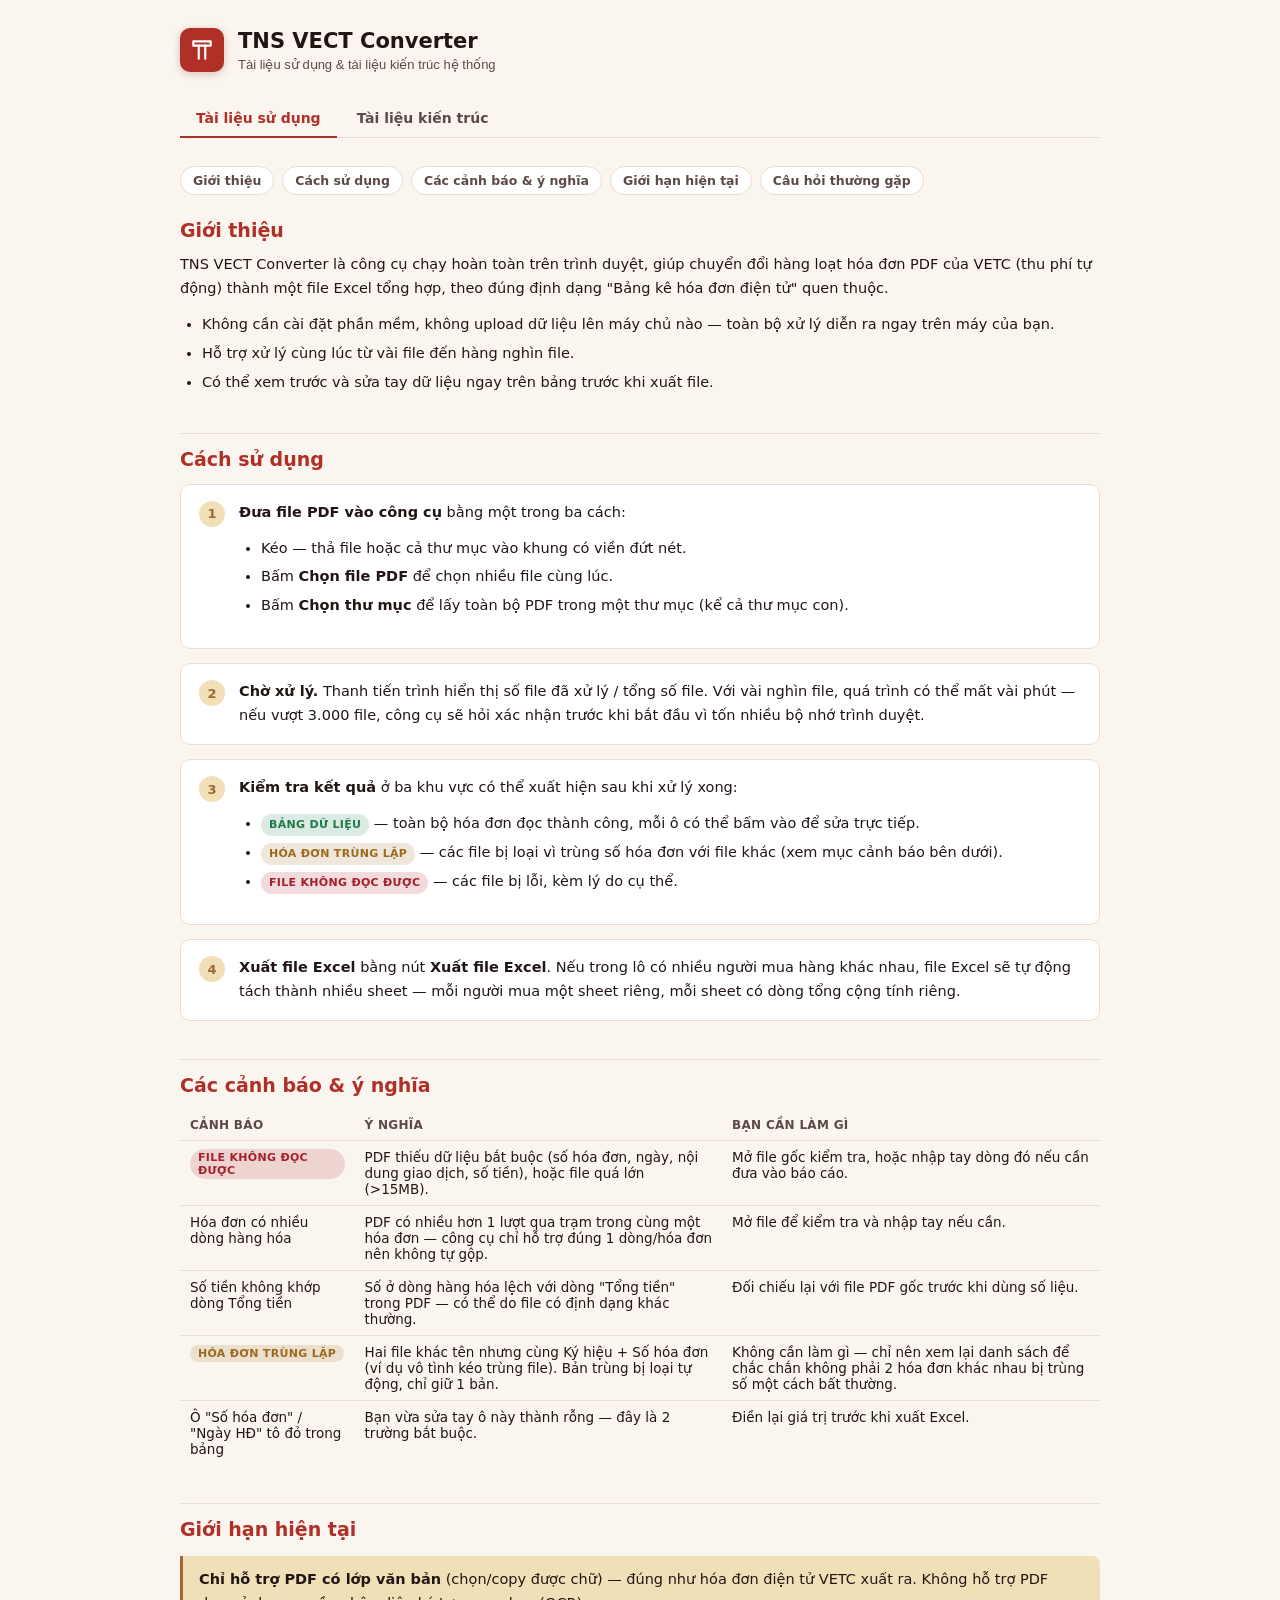
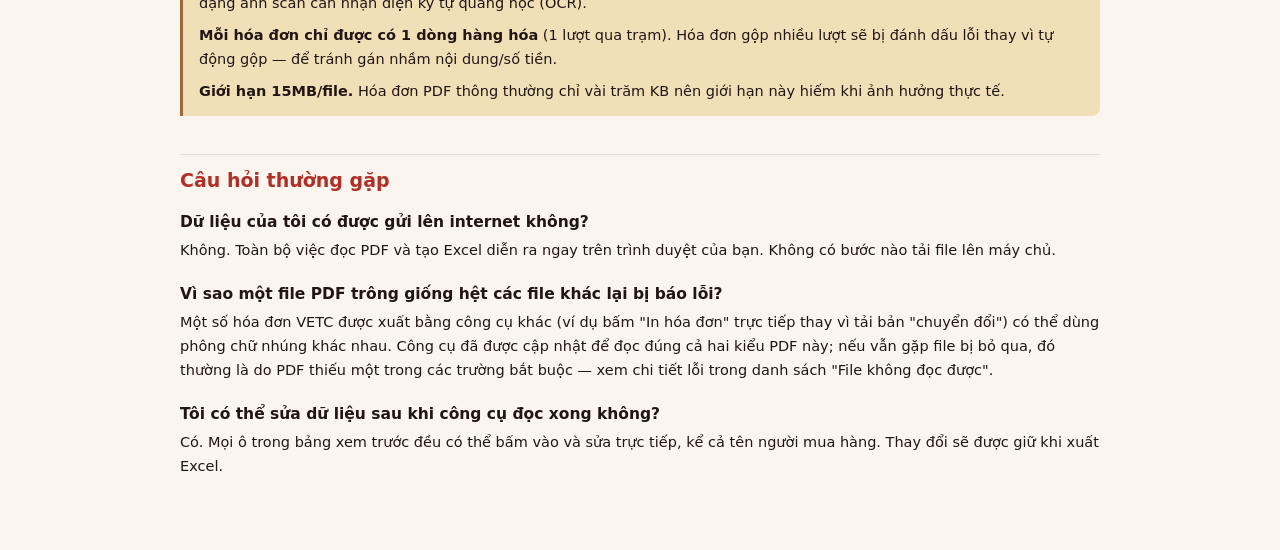
==== TNS VECT Converter Docs.html @ 3aa67220 "Add initial documentation for TNS VECT Converter with user guide and architecture overview" ====
<!doctype html><html><head><meta charset=utf8><meta name=viewport content="width=device-width,initial-scale=1,viewport-fit=cover"><style>:root{color-scheme:light;box-sizing:border-box;padding-top:env(safe-area-inset-top,0px);padding-bottom:env(safe-area-inset-bottom,0px)}html{scroll-padding-top:env(safe-area-inset-top,0px)}body{margin:0;padding:0;font:14px -apple-system,BlinkMacSystemFont,sans-serif;background:#faf9f5;color:#141413}img{max-width:100%}[hidden]:not([hidden=until-found i]){display:none!important}</style></head><body>
<title>TNS VECT Converter Docs</title>
<style>
  :root{
    --red:#7c1822; --red-mid:#B02F27; --red-soft:#a5202d;
    --gold:#D09446; --gold-dark:#9C6A36; --gold-light:#FFCB71; --cream:#F1E0B7;
    --ink:#221615; --ink-soft:#5b4a45; --line:#e7ddd0;
    --bg:#faf6ef; --surface:#ffffff; --code-bg:#f5efe2;
    --ok:#1f7a4a; --warn:#9c6a1f; --err:#a5202d;
  }
  @media (prefers-color-scheme: dark){
    :root:not([data-theme="light"]){
      --ink:#f0e6de; --ink-soft:#c7b6ac; --line:#4a3a34;
      --bg:#211613; --surface:#2a1c19; --code-bg:#1c1210;
      --gold:#e0b064; --gold-light:#ffd98c; --cream:#3a2c22;
      --red-mid:#d1584c; --ok:#5fbf8a; --warn:#e0b064; --err:#e08a80;
      color-scheme: dark;
    }
  }
  :root[data-theme="dark"]{
    --ink:#f0e6de; --ink-soft:#c7b6ac; --line:#4a3a34;
    --bg:#211613; --surface:#2a1c19; --code-bg:#1c1210;
    --gold:#e0b064; --gold-light:#ffd98c; --cream:#3a2c22;
    --red-mid:#d1584c; --ok:#5fbf8a; --warn:#e0b064; --err:#e08a80;
    color-scheme: dark;
  }

  *{box-sizing:border-box}
  body{
    margin:0; background:var(--bg); color:var(--ink);
    font-family:'Inter','Segoe UI',system-ui,sans-serif;
    padding-inline:16px;
  }
  .wrap{max-width:920px;margin:0 auto;padding-block:28px 60px}

  .masthead{
    display:flex;align-items:center;gap:14px;margin-bottom:22px;flex-wrap:wrap;
  }
  .logo{
    width:44px;height:44px;border-radius:10px;background:var(--red-mid);
    display:flex;align-items:center;justify-content:center;flex-shrink:0;
    box-shadow:0 2px 8px rgba(124,24,34,.25);
  }
  .logo svg{width:26px;height:26px}
  .masthead h1{font-size:21px;margin:0;line-height:1.25}
  .masthead .sub{font-size:13px;color:var(--ink-soft);margin-top:2px}

  .tabs{
    display:flex;gap:4px;border-bottom:1px solid var(--line);
    margin-bottom:28px;position:sticky;top:0;background:var(--bg);
    padding-top:6px;z-index:5;
  }
  .tab{
    font:inherit;font-size:14px;font-weight:600;color:var(--ink-soft);
    background:none;border:none;padding:10px 16px;cursor:pointer;
    border-bottom:2px solid transparent;margin-bottom:-1px;
  }
  .tab[aria-selected="true"]{color:var(--red-mid);border-bottom-color:var(--red-mid)}
  .tab:focus-visible{outline:2px solid var(--gold-dark);outline-offset:2px}

  section[role="tabpanel"][hidden]{display:none}

  h2{
    font-size:19px;margin:38px 0 12px;padding-top:14px;
    border-top:1px solid var(--line);color:var(--red-mid);
  }
  h2:first-of-type{border-top:none;padding-top:0;margin-top:0}
  h3{font-size:15.5px;margin:22px 0 8px}
  p{line-height:1.65;font-size:14.5px;margin:0 0 12px}
  ul,ol{line-height:1.65;font-size:14.5px;padding-left:22px;margin:0 0 14px}
  li{margin-bottom:5px}
  strong{color:var(--ink)}
  code{
    font-family:'JetBrains Mono','Consolas',monospace;font-size:12.5px;
    background:var(--code-bg);padding:1.5px 5px;border-radius:4px;
    border:1px solid var(--line);
  }
  a{color:var(--red-mid)}

  .card{
    background:var(--surface);border:1px solid var(--line);border-radius:10px;
    padding:16px 18px;margin:14px 0;
  }
  .card.step{display:flex;gap:14px;align-items:flex-start}
  .step-num{
    flex-shrink:0;width:26px;height:26px;border-radius:50%;
    background:var(--cream);color:var(--gold-dark);font-weight:700;font-size:13px;
    display:flex;align-items:center;justify-content:center;
  }
  .step-body{flex:1;min-width:0}
  .step-body p:last-child{margin-bottom:0}

  .badge{
    display:inline-block;font-size:11px;font-weight:700;letter-spacing:.3px;
    padding:2px 8px;border-radius:20px;text-transform:uppercase;
  }
  .badge-ok{background:color-mix(in srgb, var(--ok) 16%, transparent);color:var(--ok)}
  .badge-warn{background:color-mix(in srgb, var(--warn) 16%, transparent);color:var(--warn)}
  .badge-err{background:color-mix(in srgb, var(--err) 16%, transparent);color:var(--err)}

  table{border-collapse:collapse;width:100%;font-size:13.5px;margin:14px 0}
  th,td{text-align:left;padding:8px 10px;border-bottom:1px solid var(--line);vertical-align:top}
  th{color:var(--ink-soft);font-weight:600;font-size:12px;text-transform:uppercase;letter-spacing:.3px}
  tr:last-child td{border-bottom:none}

  .callout{
    border-left:3px solid var(--gold-dark);background:var(--cream);
    padding:12px 16px;border-radius:0 8px 8px 0;font-size:14px;margin:16px 0;
    color:var(--ink);
  }
  .callout.warn{border-left-color:var(--err)}
  .callout p{margin:0}
  .callout p+p{margin-top:8px}

  pre{
    background:var(--code-bg);border:1px solid var(--line);border-radius:8px;
    padding:14px 16px;overflow-x:auto;font-size:12.5px;line-height:1.6;
    font-family:'JetBrains Mono','Consolas',monospace;margin:14px 0;
  }
  pre code{background:none;border:none;padding:0}

  .filetree{font-family:'JetBrains Mono','Consolas',monospace;font-size:12.5px;line-height:1.75}

  .diagram{
    background:var(--surface);border:1px solid var(--line);border-radius:10px;
    padding:18px;margin:16px 0;overflow-x:auto;
  }
  .diagram svg{display:block;margin:0 auto;min-width:560px}

  .toc{display:flex;flex-wrap:wrap;gap:8px;margin:0 0 24px}
  .toc a{
    font-size:12.5px;font-weight:600;color:var(--ink-soft);text-decoration:none;
    background:var(--surface);border:1px solid var(--line);padding:6px 12px;border-radius:20px;
  }
  .toc a:hover{color:var(--red-mid);border-color:var(--red-mid)}

  .kv{display:grid;grid-template-columns:auto 1fr;gap:5px 14px;font-size:13.5px;margin:12px 0}
  .kv dt{color:var(--ink-soft);font-weight:600}
  .kv dd{margin:0}

  @media (max-width:600px){
    .diagram svg{min-width:480px}
    table{font-size:12.5px}
    .tabs{overflow-x:auto}
  }
</style>

<div class="wrap">

  <div class="masthead">
    <div class="logo">
      <svg viewBox="0 0 24 24" fill="none" stroke="#fff" stroke-width="2" stroke-linecap="round" stroke-linejoin="round"><path d="M4 4h16v4H4z"/><path d="M9 8v12M15 8v12"/></svg>
    </div>
    <div>
      <h1>TNS VECT Converter</h1>
      <div class="sub">Tài liệu sử dụng &amp; tài liệu kiến trúc hệ thống</div>
    </div>
  </div>

  <div class="tabs" role="tablist">
    <button class="tab" role="tab" id="tab-user" aria-selected="true" aria-controls="panel-user">Tài liệu sử dụng</button>
    <button class="tab" role="tab" id="tab-arch" aria-selected="false" aria-controls="panel-arch" tabindex="-1">Tài liệu kiến trúc</button>
  </div>

  <!-- ============================================================ -->
  <!-- USER GUIDE                                                    -->
  <!-- ============================================================ -->
  <section role="tabpanel" id="panel-user" aria-labelledby="tab-user">

    <div class="toc">
      <a href="#u-gioithieu">Giới thiệu</a>
      <a href="#u-suddung">Cách sử dụng</a>
      <a href="#u-canhbao">Các cảnh báo &amp; ý nghĩa</a>
      <a href="#u-gioihan">Giới hạn hiện tại</a>
      <a href="#u-hoi">Câu hỏi thường gặp</a>
    </div>

    <h2 id="u-gioithieu">Giới thiệu</h2>
    <p>
      TNS VECT Converter là công cụ chạy hoàn toàn trên trình duyệt, giúp chuyển đổi
      hàng loạt hóa đơn PDF của VETC (thu phí tự động) thành một file Excel tổng hợp,
      theo đúng định dạng "Bảng kê hóa đơn điện tử" quen thuộc.
    </p>
    <ul>
      <li>Không cần cài đặt phần mềm, không upload dữ liệu lên máy chủ nào — toàn bộ xử lý diễn ra ngay trên máy của bạn.</li>
      <li>Hỗ trợ xử lý cùng lúc từ vài file đến hàng nghìn file.</li>
      <li>Có thể xem trước và sửa tay dữ liệu ngay trên bảng trước khi xuất file.</li>
    </ul>

    <h2 id="u-suddung">Cách sử dụng</h2>

    <div class="card step">
      <div class="step-num">1</div>
      <div class="step-body">
        <p><strong>Đưa file PDF vào công cụ</strong> bằng một trong ba cách:</p>
        <ul>
          <li>Kéo — thả file hoặc cả thư mục vào khung có viền đứt nét.</li>
          <li>Bấm <strong>Chọn file PDF</strong> để chọn nhiều file cùng lúc.</li>
          <li>Bấm <strong>Chọn thư mục</strong> để lấy toàn bộ PDF trong một thư mục (kể cả thư mục con).</li>
        </ul>
      </div>
    </div>

    <div class="card step">
      <div class="step-num">2</div>
      <div class="step-body">
        <p><strong>Chờ xử lý.</strong> Thanh tiến trình hiển thị số file đã xử lý / tổng số file.
        Với vài nghìn file, quá trình có thể mất vài phút — nếu vượt 3.000 file, công cụ sẽ hỏi
        xác nhận trước khi bắt đầu vì tốn nhiều bộ nhớ trình duyệt.</p>
      </div>
    </div>

    <div class="card step">
      <div class="step-num">3</div>
      <div class="step-body">
        <p><strong>Kiểm tra kết quả</strong> ở ba khu vực có thể xuất hiện sau khi xử lý xong:</p>
        <ul>
          <li><span class="badge badge-ok">Bảng dữ liệu</span> — toàn bộ hóa đơn đọc thành công, mỗi ô có thể bấm vào để sửa trực tiếp.</li>
          <li><span class="badge badge-warn">Hóa đơn trùng lặp</span> — các file bị loại vì trùng số hóa đơn với file khác (xem mục cảnh báo bên dưới).</li>
          <li><span class="badge badge-err">File không đọc được</span> — các file bị lỗi, kèm lý do cụ thể.</li>
        </ul>
      </div>
    </div>

    <div class="card step">
      <div class="step-num">4</div>
      <div class="step-body">
        <p><strong>Xuất file Excel</strong> bằng nút <strong>Xuất file Excel</strong>. Nếu trong lô có nhiều
        người mua hàng khác nhau, file Excel sẽ tự động tách thành nhiều sheet — mỗi người mua một sheet riêng,
        mỗi sheet có dòng tổng cộng tính riêng.</p>
      </div>
    </div>

    <h2 id="u-canhbao">Các cảnh báo &amp; ý nghĩa</h2>

    <table>
      <thead><tr><th>Cảnh báo</th><th>Ý nghĩa</th><th>Bạn cần làm gì</th></tr></thead>
      <tbody>
        <tr>
          <td><span class="badge badge-err">File không đọc được</span></td>
          <td>PDF thiếu dữ liệu bắt buộc (số hóa đơn, ngày, nội dung giao dịch, số tiền), hoặc file quá lớn (&gt;15MB).</td>
          <td>Mở file gốc kiểm tra, hoặc nhập tay dòng đó nếu cần đưa vào báo cáo.</td>
        </tr>
        <tr>
          <td>Hóa đơn có nhiều dòng hàng hóa</td>
          <td>PDF có nhiều hơn 1 lượt qua trạm trong cùng một hóa đơn — công cụ chỉ hỗ trợ đúng 1 dòng/hóa đơn nên không tự gộp.</td>
          <td>Mở file để kiểm tra và nhập tay nếu cần.</td>
        </tr>
        <tr>
          <td>Số tiền không khớp dòng Tổng tiền</td>
          <td>Số ở dòng hàng hóa lệch với dòng "Tổng tiền" trong PDF — có thể do file có định dạng khác thường.</td>
          <td>Đối chiếu lại với file PDF gốc trước khi dùng số liệu.</td>
        </tr>
        <tr>
          <td><span class="badge badge-warn">Hóa đơn trùng lặp</span></td>
          <td>Hai file khác tên nhưng cùng Ký hiệu + Số hóa đơn (ví dụ vô tình kéo trùng file). Bản trùng bị loại tự động, chỉ giữ 1 bản.</td>
          <td>Không cần làm gì — chỉ nên xem lại danh sách để chắc chắn không phải 2 hóa đơn khác nhau bị trùng số một cách bất thường.</td>
        </tr>
        <tr>
          <td>Ô "Số hóa đơn" / "Ngày HĐ" tô đỏ trong bảng</td>
          <td>Bạn vừa sửa tay ô này thành rỗng — đây là 2 trường bắt buộc.</td>
          <td>Điền lại giá trị trước khi xuất Excel.</td>
        </tr>
      </tbody>
    </table>

    <h2 id="u-gioihan">Giới hạn hiện tại</h2>
    <div class="callout">
      <p><strong>Chỉ hỗ trợ PDF có lớp văn bản</strong> (chọn/copy được chữ) — đúng như hóa đơn điện tử VETC xuất ra.
      Không hỗ trợ PDF dạng ảnh scan cần nhận diện ký tự quang học (OCR).</p>
      <p><strong>Mỗi hóa đơn chỉ được có 1 dòng hàng hóa</strong> (1 lượt qua trạm). Hóa đơn gộp nhiều lượt sẽ bị đánh dấu lỗi thay vì tự động gộp — để tránh gán nhầm nội dung/số tiền.</p>
      <p><strong>Giới hạn 15MB/file.</strong> Hóa đơn PDF thông thường chỉ vài trăm KB nên giới hạn này hiếm khi ảnh hưởng thực tế.</p>
    </div>

    <h2 id="u-hoi">Câu hỏi thường gặp</h2>

    <h3>Dữ liệu của tôi có được gửi lên internet không?</h3>
    <p>Không. Toàn bộ việc đọc PDF và tạo Excel diễn ra ngay trên trình duyệt của bạn. Không có bước nào tải file lên máy chủ.</p>

    <h3>Vì sao một file PDF trông giống hệt các file khác lại bị báo lỗi?</h3>
    <p>Một số hóa đơn VETC được xuất bằng công cụ khác (ví dụ bấm "In hóa đơn" trực tiếp thay vì tải bản "chuyển đổi") có thể dùng phông chữ nhúng khác nhau. Công cụ đã được cập nhật để đọc đúng cả hai kiểu PDF này; nếu vẫn gặp file bị bỏ qua, đó thường là do PDF thiếu một trong các trường bắt buộc — xem chi tiết lỗi trong danh sách "File không đọc được".</p>

    <h3>Tôi có thể sửa dữ liệu sau khi công cụ đọc xong không?</h3>
    <p>Có. Mọi ô trong bảng xem trước đều có thể bấm vào và sửa trực tiếp, kể cả tên người mua hàng. Thay đổi sẽ được giữ khi xuất Excel.</p>

  </section>

  <!-- ============================================================ -->
  <!-- ARCHITECTURE                                                  -->
  <!-- ============================================================ -->
  <section role="tabpanel" id="panel-arch" hidden aria-labelledby="tab-arch">

    <div class="toc">
      <a href="#a-tongquan">Tổng quan</a>
      <a href="#a-cautruc">Cấu trúc thư mục</a>
      <a href="#a-flow">Luồng hoạt động</a>
      <a href="#a-parser">Module: pdf-parser.js</a>
      <a href="#a-excel">Module: excel-builder.js</a>
      <a href="#a-app">Module: app.js</a>
      <a href="#a-rangbuoc">Bảng ràng buộc dữ liệu</a>
      <a href="#a-mfamong">Điểm mở rộng trong tương lai</a>
    </div>

    <h2 id="a-tongquan">Tổng quan</h2>
    <p>
      Ứng dụng 100% client-side, không có backend, không build step — mở trực tiếp
      <code>index.html</code> qua một static server là chạy được. Ba thư viện ngoài
      đều tải qua CDN, không cần cài npm:
    </p>
    <div class="kv">
      <dt>PDF.js</dt><dd>đọc text layer từ file PDF (<code>pdf.min.mjs</code> + worker riêng)</dd>
      <dt>SheetJS (xlsx)</dt><dd>dựng workbook Excel và trigger tải file (<code>xlsx.full.min.js</code>)</dd>
      <dt>Be Vietnam Pro</dt><dd>Google Font cho giao diện</dd>
    </div>
    <p>
      Vì PDF.js được nạp bằng ES module động (<code>import</code>), trang <strong>phải</strong>
      được phục vụ qua HTTP(S) (vd <code>npx serve</code>) — mở trực tiếp bằng
      <code>file://</code> sẽ bị chặn bởi CORS module.
    </p>

    <h2 id="a-cautruc">Cấu trúc thư mục</h2>
    <div class="card filetree">
      D:\TNS_VECT_Converter\<br>
      ├── index.html&nbsp;&nbsp;&nbsp;&nbsp;&nbsp;&nbsp;&nbsp;&nbsp;&nbsp;<span style="color:var(--ink-soft)"># layout + input + bảng preview</span><br>
      ├── styles.css&nbsp;&nbsp;&nbsp;&nbsp;&nbsp;&nbsp;&nbsp;&nbsp;&nbsp;<span style="color:var(--ink-soft)"># theme đỏ–vàng TNS</span><br>
      ├── assets/<br>
      │&nbsp;&nbsp;&nbsp;&nbsp;└── tns-logo.svg<br>
      ├── js/<br>
      │&nbsp;&nbsp;&nbsp;&nbsp;├── pdf-parser.js&nbsp;&nbsp;<span style="color:var(--ink-soft)"># PDF → text → dữ liệu hóa đơn (row)</span><br>
      │&nbsp;&nbsp;&nbsp;&nbsp;├── excel-builder.js&nbsp;<span style="color:var(--ink-soft)"># rows → workbook nhiều sheet</span><br>
      │&nbsp;&nbsp;&nbsp;&nbsp;└── app.js&nbsp;&nbsp;&nbsp;&nbsp;&nbsp;&nbsp;&nbsp;&nbsp;<span style="color:var(--ink-soft)"># điều phối UI, hàng đợi, sự kiện</span><br>
      └── Data_test/&nbsp;&nbsp;&nbsp;&nbsp;&nbsp;&nbsp;&nbsp;<span style="color:var(--ink-soft)"># PDF mẫu + Excel mẫu tham chiếu format</span>
    </div>

    <h2 id="a-flow">Luồng hoạt động</h2>
    <p>Sơ đồ dưới mô tả một lượt xử lý đầy đủ, từ lúc người dùng thả file đến khi tải Excel về máy.</p>

    <div class="diagram">
      <svg viewBox="0 0 900 1080" xmlns="http://www.w3.org/2000/svg" role="img" aria-label="Sơ đồ luồng xử lý">
        <defs>
          <marker id="arrow" viewBox="0 0 10 10" refX="9" refY="5" markerWidth="7" markerHeight="7" orient="auto-start-reverse">
            <path d="M0,0 L10,5 L0,10 z" fill="var(--ink-soft)"/>
          </marker>
        </defs>
        <style>
          .box{fill:var(--surface);stroke:var(--line);stroke-width:1.2}
          .box.accent{stroke:var(--red-mid);stroke-width:1.6}
          .box.gold{stroke:var(--gold-dark);stroke-width:1.6}
          .lbl{font:600 13px 'Inter',sans-serif;fill:var(--ink)}
          .sub{font:11.5px 'Inter',sans-serif;fill:var(--ink-soft)}
          .edge{stroke:var(--ink-soft);stroke-width:1.3;fill:none;marker-end:url(#arrow)}
          .edge.split{stroke-dasharray:4 3}
        </style>

        <!-- User input -->
        <rect class="box" x="330" y="10" width="240" height="46" rx="8"/>
        <text class="lbl" x="450" y="30" text-anchor="middle">Người dùng thả / chọn PDF</text>
        <text class="sub" x="450" y="45" text-anchor="middle">app.js — dropzone, input[type=file]</text>
        <path class="edge" d="M450,56 V78"/>

        <!-- Guard: large batch -->
        <rect class="box gold" x="300" y="80" width="300" height="46" rx="8"/>
        <text class="lbl" x="450" y="100" text-anchor="middle">&gt; 3.000 file?</text>
        <text class="sub" x="450" y="115" text-anchor="middle">confirm() cảnh báo — Hủy thì dừng</text>
        <path class="edge" d="M450,126 V148"/>

        <!-- Queue -->
        <rect class="box accent" x="260" y="150" width="380" height="60" rx="8"/>
        <text class="lbl" x="450" y="174" text-anchor="middle">runQueue() — hàng đợi 6 worker song song</text>
        <text class="sub" x="450" y="192" text-anchor="middle">app.js — cursor++ đồng bộ, không xử lý trùng file</text>
        <path class="edge" d="M450,210 V232"/>

        <!-- parsePdfInvoice -->
        <rect class="box accent" x="230" y="234" width="440" height="46" rx="8"/>
        <text class="lbl" x="450" y="254" text-anchor="middle">parsePdfInvoice(file) — pdf-parser.js</text>
        <text class="sub" x="450" y="269" text-anchor="middle">kiểm tra kích thước → extractText → parseInvoiceText</text>
        <path class="edge" d="M450,280 V302"/>

        <!-- Decision: parse ok? -->
        <rect class="box" x="350" y="304" width="200" height="46" rx="8"/>
        <text class="lbl" x="450" y="324" text-anchor="middle">Đủ dữ liệu bắt buộc?</text>
        <text class="sub" x="450" y="339" text-anchor="middle">missing.length === 0 ?</text>

        <path class="edge" d="M350,327 H120 Q100,327 100,347 V 400" />
        <text class="sub" x="105" y="365">Không</text>
        <rect class="box" x="20" y="402" width="200" height="52" rx="8"/>
        <text class="lbl" x="120" y="424" text-anchor="middle">errorRows.push()</text>
        <text class="sub" x="120" y="440" text-anchor="middle">hiển thị panel "File không đọc được"</text>

        <path class="edge" d="M550,327 H780 Q800,327 800,347 V400"/>
        <text class="sub" x="805" y="365">Có</text>

        <!-- Decision: duplicate? -->
        <rect class="box" x="700" y="402" width="200" height="52" rx="8"/>
        <text class="lbl" x="800" y="422" text-anchor="middle">Trùng Ký hiệu + Số HĐ?</text>
        <text class="sub" x="800" y="438" text-anchor="middle">so với seenInvoiceKeys</text>

        <path class="edge" d="M700,428 H620" />
        <text class="sub" x="640" y="416">Có</text>
        <rect class="box gold" x="440" y="402" width="170" height="52" rx="8"/>
        <text class="lbl" x="525" y="424" text-anchor="middle">duplicateRows.push()</text>
        <text class="sub" x="525" y="440" text-anchor="middle">panel "trùng lặp", loại khỏi kết quả</text>

        <path class="edge" d="M800,454 V500"/>
        <text class="sub" x="805" y="480">Không</text>

        <!-- successRows -->
        <rect class="box accent" x="680" y="502" width="220" height="52" rx="8"/>
        <text class="lbl" x="790" y="524" text-anchor="middle">successRows.push()</text>
        <text class="sub" x="790" y="540" text-anchor="middle">render 1 dòng vào bảng preview</text>

        <!-- merge point -->
        <path class="edge" d="M120,454 V620 H450"/>
        <path class="edge" d="M525,454 V620 H450"/>
        <path class="edge" d="M790,554 V620 H450"/>
        <path class="edge" d="M450,620 V642"/>

        <rect class="box" x="300" y="644" width="300" height="46" rx="8"/>
        <text class="lbl" x="450" y="664" text-anchor="middle">Hết file trong hàng đợi?</text>
        <text class="sub" x="450" y="679" text-anchor="middle">lặp lại runQueue cho tới khi xong</text>
        <path class="edge" d="M450,690 V712"/>

        <!-- Status summary -->
        <rect class="box accent" x="260" y="714" width="380" height="60" rx="8"/>
        <text class="lbl" x="450" y="738" text-anchor="middle">Cập nhật trạng thái tổng kết</text>
        <text class="sub" x="450" y="756" text-anchor="middle">số người mua, số trùng lặp, bật nút "Xuất Excel"</text>
        <path class="edge" d="M450,774 V796"/>

        <!-- User reviews / edits -->
        <rect class="box" x="280" y="798" width="340" height="52" rx="8"/>
        <text class="lbl" x="450" y="820" text-anchor="middle">Người dùng xem trước &amp; sửa tay</text>
        <text class="sub" x="450" y="836" text-anchor="middle">contenteditable — onCellEdit() ghi lại successRows[i]</text>
        <path class="edge" d="M450,850 V872"/>

        <!-- Export click -->
        <rect class="box gold" x="300" y="874" width="300" height="46" rx="8"/>
        <text class="lbl" x="450" y="894" text-anchor="middle">Bấm "Xuất file Excel"</text>
        <text class="sub" x="450" y="909" text-anchor="middle">downloadWorkbook(successRows)</text>
        <path class="edge" d="M450,920 V942"/>

        <!-- groupByBuyer -->
        <rect class="box accent" x="260" y="944" width="380" height="52" rx="8"/>
        <text class="lbl" x="450" y="966" text-anchor="middle">groupByBuyer() — excel-builder.js</text>
        <text class="sub" x="450" y="982" text-anchor="middle">nhóm theo (tên + MST) người mua</text>
        <path class="edge" d="M450,996 V1018"/>

        <!-- buildSheet per group -->
        <rect class="box accent" x="230" y="1020" width="440" height="46" rx="8"/>
        <text class="lbl" x="450" y="1048" text-anchor="middle">buildSheet() cho mỗi nhóm → XLSX.writeFile()</text>
      </svg>
    </div>

    <h2 id="a-parser">Module: <code>pdf-parser.js</code></h2>
    <p>Chịu trách nhiệm biến 1 file PDF thành 1 object dữ liệu hóa đơn ("row"). Gồm 3 bước:</p>

    <h3>1. <code>extractText(file)</code> — đọc text layer</h3>
    <ul>
      <li>Chặn file &gt; <code>MAX_FILE_SIZE_BYTES</code> (15MB) trước khi đọc, ném lỗi rõ ràng.</li>
      <li>Dùng PDF.js đọc từng trang riêng biệt (không gộp sớm) để có thể so sánh nội dung giữa các trang.</li>
      <li><code>joinTextItems()</code> nối các text-item PDF.js trả về thành 1 chuỗi văn bản, quyết định khi nào
      chèn xuống dòng (lệch trục Y) và khi nào chèn khoảng trắng (lệch trục X vượt ngưỡng theo chiều cao chữ).</li>
    </ul>

    <div class="callout">
      <p><strong>Vì sao không chèn khoảng trắng vô điều kiện giữa các item:</strong> một số PDF VETC (ví dụ
      loại không qua bước "chuyển đổi từ hóa đơn điện tử") được render theo kiểu mỗi glyph là 1 text-item
      riêng, kể cả tách rời chữ cái khỏi dấu thanh điệu tiếng Việt. Nếu chèn dấu cách vô điều kiện, các từ có
      dấu bị xé vụn (<code>"Ký hiệu"</code> → <code>"K ý  hi ệ u"</code>) khiến toàn bộ regex phía sau không
      khớp được nữa. Ngưỡng khoảng cách X tỉ lệ theo <code>item.height</code> giúp xử lý đúng cả hai kiểu PDF
      (item-theo-từ và item-theo-glyph) mà không cần biết trước PDF thuộc loại nào.</p>
    </div>

    <h3>2. <code>parseInvoiceText(text, fileName)</code> — regex trích xuất trường</h3>
    <p>Nhận chuỗi text đã chuẩn hóa, trả về <code>{ row, missing }</code>. Các trường và nguồn gốc:</p>
    <table>
      <thead><tr><th>Trường</th><th>Regex / nguồn</th><th>Ghi chú</th></tr></thead>
      <tbody>
        <tr><td><code>symbol</code></td><td><code>Ký hiệu[ \t]*:[ \t]*(\S+)</code></td><td>Bỏ ký tự số serial đầu tiên (<code>1K26TEF</code> → <code>K26TEF</code>)</td></tr>
        <tr><td><code>invoiceNo</code></td><td><code>Số[ \t]*:[ \t]*\n?[ \t]*(\d+)</code></td><td>Chỉ chấp nhận 6–12 chữ số</td></tr>
        <tr><td><code>invoiceDate</code></td><td><code>Ngày … tháng … năm …</code></td><td>Kiểm tra ngày 1–31, tháng 1–12 trước khi chấp nhận</td></tr>
        <tr><td><code>buyerName</code>, <code>buyerAddress</code>, <code>buyerTaxCode</code></td><td>occurrence thứ 2 của "Địa chỉ"/"Mã số thuế" (thứ 1 là của bên bán VETC)</td><td>&nbsp;</td></tr>
        <tr><td><code>plateNumber</code>, <code>station</code>, <code>transactionCode</code>, <code>receiptDateTime</code>, <code>content</code></td><td>1 regex tổng hợp trên dòng "Cước đường bộ xe…"</td><td>Khử trùng theo mã giao dịch để không đếm nhầm PDF nhiều trang lặp nội dung</td></tr>
        <tr><td><code>amountBeforeTax</code>, <code>vatAmount</code>, <code>amountAfterTax</code></td><td>dòng "Tổng tiền: … … …"</td><td>Đối chiếu chéo với cột "Thành tiền chưa thuế" của dòng hàng hóa</td></tr>
      </tbody>
    </table>

    <h3>3. <code>parsePdfInvoice(file)</code> — điểm vào duy nhất cho <code>app.js</code></h3>
    <p>Gọi 2 hàm trên; nếu <code>missing.length &gt; 0</code> thì <strong>throw</strong> Error kèm
    <code>{ row, missing }</code> gắn vào object lỗi. <code>app.js</code> bắt lỗi này trong <code>try/catch</code>
    của <code>runQueue()</code> và đẩy vào <code>errorRows</code> — không có cơ chế trả về "thành công một phần".</p>

    <h2 id="a-excel">Module: <code>excel-builder.js</code></h2>
    <ul>
      <li><code>groupByBuyer(rows)</code> — nhóm theo key <code>tên|||MST</code>, giữ nguyên thứ tự nhóm xuất hiện đầu tiên.</li>
      <li><code>buildSheet(rows)</code> — dựng 1 sheet: 6 dòng header (tên bên bán, tiêu đề, kỳ, tên/địa chỉ/MST người mua)
      + dòng trống + header 15 cột + dữ liệu + dòng tổng (công thức <code>SUM</code> thật, Excel tự tính lại khi mở).</li>
      <li><code>sanitizeSheetName(name, usedNames)</code> — loại ký tự Excel cấm, cắt 31 ký tự, thêm hậu tố
      <code>(2)</code>, <code>(3)</code>… nếu trùng tên sau khi rút gọn.</li>
      <li><code>buildWorkbook(rows)</code> — lặp qua từng nhóm người mua, gọi <code>buildSheet</code> + append vào workbook.</li>
    </ul>
    <p>Thứ tự 15 cột <strong>bám sát 1:1</strong> file mẫu <code>Data_test/ETCT8.xlsx</code>: STT, Ký hiệu hoá đơn,
    Loại chứng từ điện tử, Số hóa đơn, Ngày phát sinh hóa đơn, Ngày phát sinh biên lai, Mã giao dịch, Biển số xe,
    Nội dung hoá đơn, Số tiền chưa thuế, Số tiền thuế GTGT, Số tiền sau thuế, Trạm, Loại hoá đơn, Trạng thái hóa đơn.</p>

    <h2 id="a-app">Module: <code>app.js</code></h2>
    <p>Không chứa logic nghiệp vụ (parse/export) — chỉ điều phối UI và trạng thái phiên làm việc:</p>
    <ul>
      <li><strong>State toàn cục:</strong> <code>successRows</code>, <code>errorRows</code>, <code>duplicateRows</code> — reset mỗi lần bắt đầu lô mới (<code>resetState()</code>).</li>
      <li><strong>Nhận input:</strong> 3 nguồn — <code>&lt;input type=file&gt;</code> (chọn file), <code>&lt;input webkitdirectory&gt;</code>
      (chọn thư mục), và <code>drop</code> event (đệ quy qua <code>FileSystemDirectoryEntry</code> nếu người dùng kéo cả thư mục).</li>
      <li><strong>Hàng đợi xử lý:</strong> <code>runQueue()</code> — mô hình worker pool, <code>CONCURRENCY = 6</code> worker
      cùng rút file từ 1 con trỏ <code>cursor</code> dùng chung (an toàn vì JS đơn luồng, tăng <code>cursor</code> là thao tác đồng bộ).</li>
      <li><strong>Khử trùng lặp:</strong> <code>Map</code> <code>seenInvoiceKeys</code> theo key <code>symbol|||invoiceNo</code>,
      kiểm tra + ghi ngay sau <code>await parsePdfInvoice()</code> mà không có <code>await</code> nào xen giữa — tránh race condition giữa các worker.</li>
      <li><strong>Bảng preview:</strong> mỗi ô <code>contenteditable</code>, sự kiện <code>blur</code> gọi <code>onCellEdit()</code>
      ghi thẳng vào <code>successRows[index]</code> — đây là bản duy nhất được dùng khi xuất Excel (không có bản sao riêng).</li>
    </ul>

    <h2 id="a-rangbuoc">Bảng ràng buộc dữ liệu hiện có</h2>
    <table>
      <thead><tr><th>#</th><th>Ràng buộc</th><th>Nơi xử lý</th><th>Hành vi khi vi phạm</th></tr></thead>
      <tbody>
        <tr><td>1</td><td>File &gt; 15MB</td><td><code>extractText()</code></td><td>Throw lỗi trước khi đọc PDF</td></tr>
        <tr><td>2</td><td>Thiếu Số HĐ / Ngày HĐ / Nội dung GD / Tổng tiền</td><td><code>parseInvoiceText()</code></td><td>Đẩy vào <code>missing[]</code> → lỗi</td></tr>
        <tr><td>3</td><td>Số hóa đơn ngoài phạm vi 6–12 chữ số</td><td><code>parseInvoiceText()</code></td><td>Coi như không tìm thấy (<code>invoiceNo = ''</code>)</td></tr>
        <tr><td>4</td><td>Ngày/tháng ngoài phạm vi lịch hợp lệ</td><td><code>parseInvoiceText()</code></td><td>Coi như không tìm thấy (<code>invoiceDate = ''</code>)</td></tr>
        <tr><td>5</td><td>&gt;1 dòng hàng hóa thực sự khác nhau trong 1 hóa đơn</td><td><code>parseInvoiceText()</code> (khử trùng theo mã GD trước khi đếm)</td><td>Đẩy vào <code>missing[]</code> → lỗi, không tự gộp</td></tr>
        <tr><td>6</td><td>Số tiền dòng hàng hóa ≠ dòng Tổng tiền</td><td><code>parseInvoiceText()</code></td><td>Đẩy vào <code>missing[]</code> → lỗi</td></tr>
        <tr><td>7</td><td>2 file cùng Ký hiệu + Số HĐ</td><td><code>runQueue()</code> trong <code>app.js</code></td><td>Giữ bản đầu, bản sau vào <code>duplicateRows</code></td></tr>
        <tr><td>8</td><td>&gt;3.000 file trong 1 lô</td><td><code>handleFiles()</code></td><td><code>confirm()</code> cảnh báo mềm, không chặn cứng</td></tr>
        <tr><td>9</td><td>Sửa tay ô bắt buộc thành rỗng</td><td><code>onCellEdit()</code></td><td>Tô class <code>.cell-error</code>, không chặn xuất</td></tr>
      </tbody>
    </table>

    <h2 id="a-mfamong">Điểm mở rộng trong tương lai</h2>
    <div class="callout">
      <p><strong>Nếu cần hỗ trợ hóa đơn nhiều dòng hàng hóa thật sự:</strong> sửa <code>parseInvoiceText()</code> để trả về
      <strong>mảng nhiều row</strong> thay vì 1 row cho mỗi PDF (mỗi <code>txMatches[i]</code> → 1 row, dùng chung
      symbol/invoiceNo/invoiceDate), và validate tổng 3 cột tiền của các row con phải khớp dòng "Tổng tiền".</p>
      <p><strong>Nếu cần thêm loại hóa đơn khác</strong> ngoài VETC: tách phần regex đặc thù VETC ra khỏi
      <code>parseInvoiceText()</code> thành 1 "adapter" riêng, để <code>app.js</code>/<code>excel-builder.js</code>
      không cần biết cấu trúc PDF cụ thể của từng nhà cung cấp.</p>
      <p><strong>Nếu dữ liệu cần đối chiếu ngược với hệ thống khác</strong> (ví dụ so khớp với bảng kê gốc của VETC):
      trường <code>row.pageCount</code> và toàn bộ text gốc hiện chưa được lưu lại sau khi parse xong — cân nhắc giữ lại
      text thô trong <code>row</code> nếu cần audit sau này.</p>
    </div>

  </section>

</div>

<script>
  const tabUser = document.getElementById('tab-user');
  const tabArch = document.getElementById('tab-arch');
  const panelUser = document.getElementById('panel-user');
  const panelArch = document.getElementById('panel-arch');

  function activate(tab){
    const isUser = tab === 'user';
    tabUser.setAttribute('aria-selected', String(isUser));
    tabArch.setAttribute('aria-selected', String(!isUser));
    tabUser.tabIndex = isUser ? 0 : -1;
    tabArch.tabIndex = isUser ? -1 : 0;
    panelUser.hidden = !isUser;
    panelArch.hidden = isUser;
    try { localStorage.setItem('tns-docs-tab', tab); } catch(e) {}
  }

  tabUser.addEventListener('click', () => activate('user'));
  tabArch.addEventListener('click', () => activate('arch'));

  [tabUser, tabArch].forEach((tab, i, arr) => {
    tab.addEventListener('keydown', (e) => {
      if (e.key === 'ArrowRight' || e.key === 'ArrowLeft') {
        arr[1 - i].focus();
        activate(i === 0 ? 'arch' : 'user');
      }
    });
  });

  try {
    const saved = localStorage.getItem('tns-docs-tab');
    if (saved === 'arch') activate('arch');
  } catch(e) {}
</script>

</body></html>
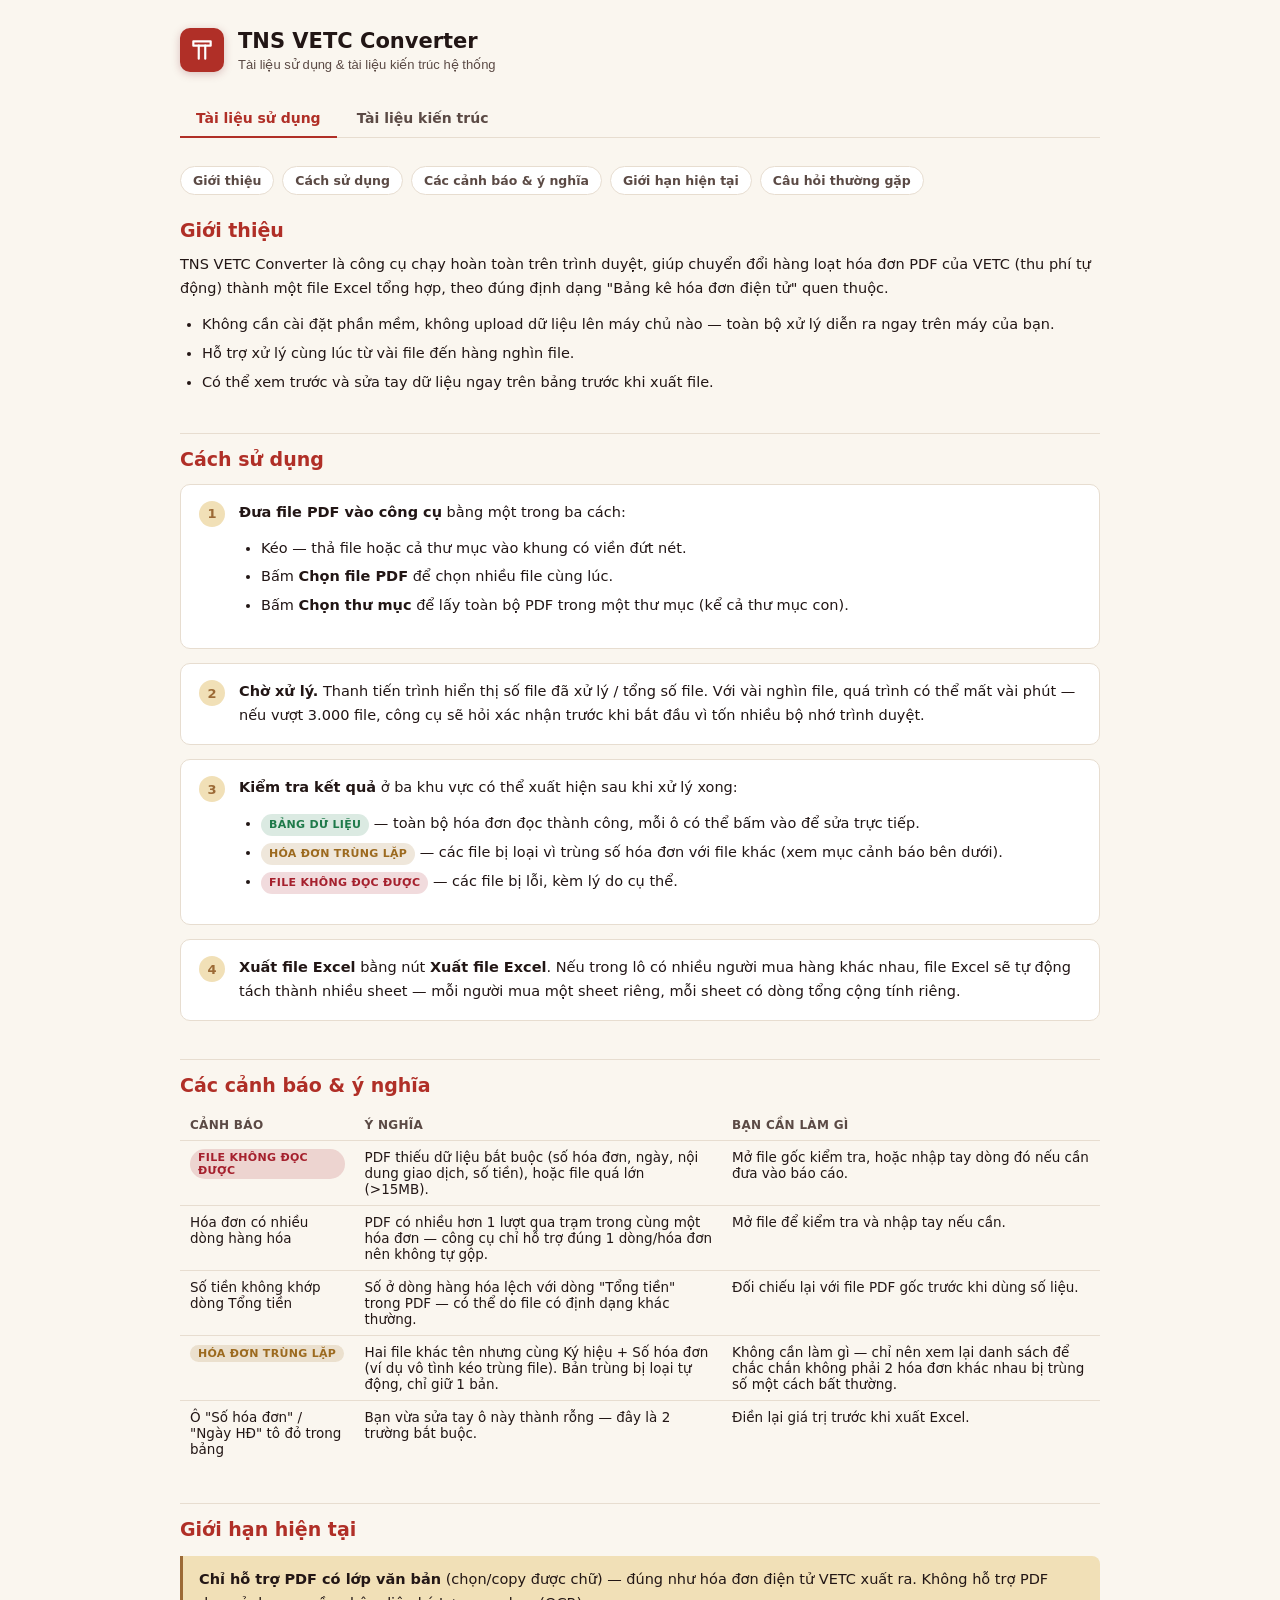
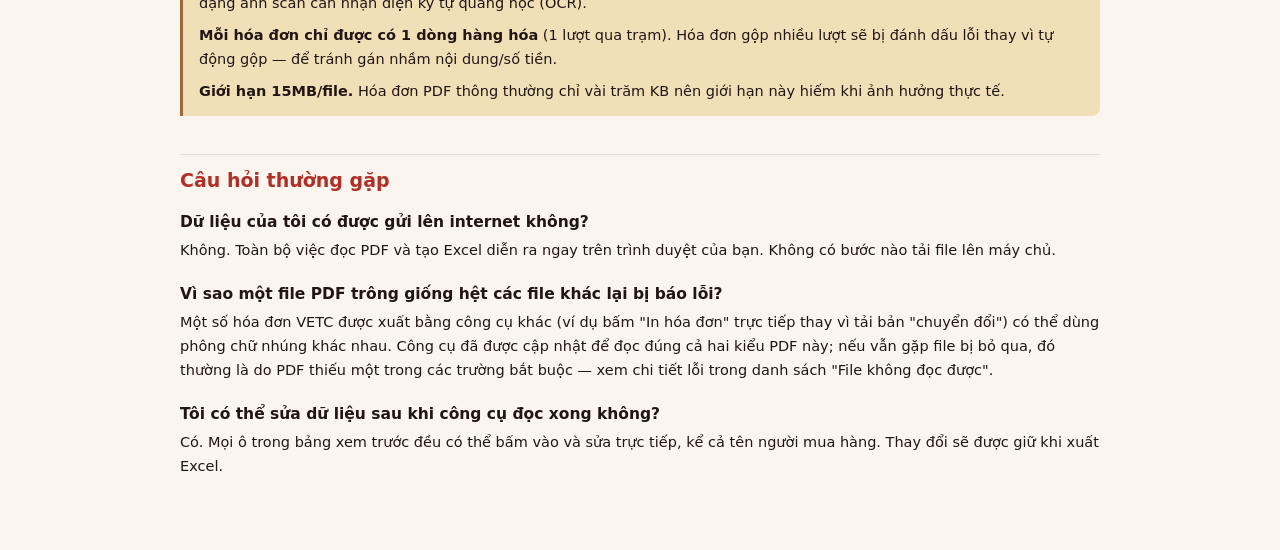
==== commit f2bb8f1c: "change summary" ====
--- a/TNS VECT Converter Docs.html
+++ b/TNS VECT Converter Docs.html
@@ -1,5 +1,5 @@
 <!doctype html><html><head><meta charset=utf8><meta name=viewport content="width=device-width,initial-scale=1,viewport-fit=cover"><style>:root{color-scheme:light;box-sizing:border-box;padding-top:env(safe-area-inset-top,0px);padding-bottom:env(safe-area-inset-bottom,0px)}html{scroll-padding-top:env(safe-area-inset-top,0px)}body{margin:0;padding:0;font:14px -apple-system,BlinkMacSystemFont,sans-serif;background:#faf9f5;color:#141413}img{max-width:100%}[hidden]:not([hidden=until-found i]){display:none!important}</style></head><body>
-<title>TNS VECT Converter Docs</title>
+<title>TNS VETC Converter Docs</title>
 <style>
   :root{
     --red:#7c1822; --red-mid:#B02F27; --red-soft:#a5202d;
@@ -152,7 +152,7 @@
       <svg viewBox="0 0 24 24" fill="none" stroke="#fff" stroke-width="2" stroke-linecap="round" stroke-linejoin="round"><path d="M4 4h16v4H4z"/><path d="M9 8v12M15 8v12"/></svg>
     </div>
     <div>
-      <h1>TNS VECT Converter</h1>
+      <h1>TNS VETC Converter</h1>
       <div class="sub">Tài liệu sử dụng &amp; tài liệu kiến trúc hệ thống</div>
     </div>
   </div>
@@ -177,7 +177,7 @@
 
     <h2 id="u-gioithieu">Giới thiệu</h2>
     <p>
-      TNS VECT Converter là công cụ chạy hoàn toàn trên trình duyệt, giúp chuyển đổi
+      TNS VETC Converter là công cụ chạy hoàn toàn trên trình duyệt, giúp chuyển đổi
       hàng loạt hóa đơn PDF của VETC (thu phí tự động) thành một file Excel tổng hợp,
       theo đúng định dạng "Bảng kê hóa đơn điện tử" quen thuộc.
     </p>
@@ -320,7 +320,7 @@
 
     <h2 id="a-cautruc">Cấu trúc thư mục</h2>
     <div class="card filetree">
-      D:\TNS_VECT_Converter\<br>
+      D:\TNS_VETC_Converter\<br>
       ├── index.html&nbsp;&nbsp;&nbsp;&nbsp;&nbsp;&nbsp;&nbsp;&nbsp;&nbsp;<span style="color:var(--ink-soft)"># layout + input + bảng preview</span><br>
       ├── styles.css&nbsp;&nbsp;&nbsp;&nbsp;&nbsp;&nbsp;&nbsp;&nbsp;&nbsp;<span style="color:var(--ink-soft)"># theme đỏ–vàng TNS</span><br>
       ├── assets/<br>
